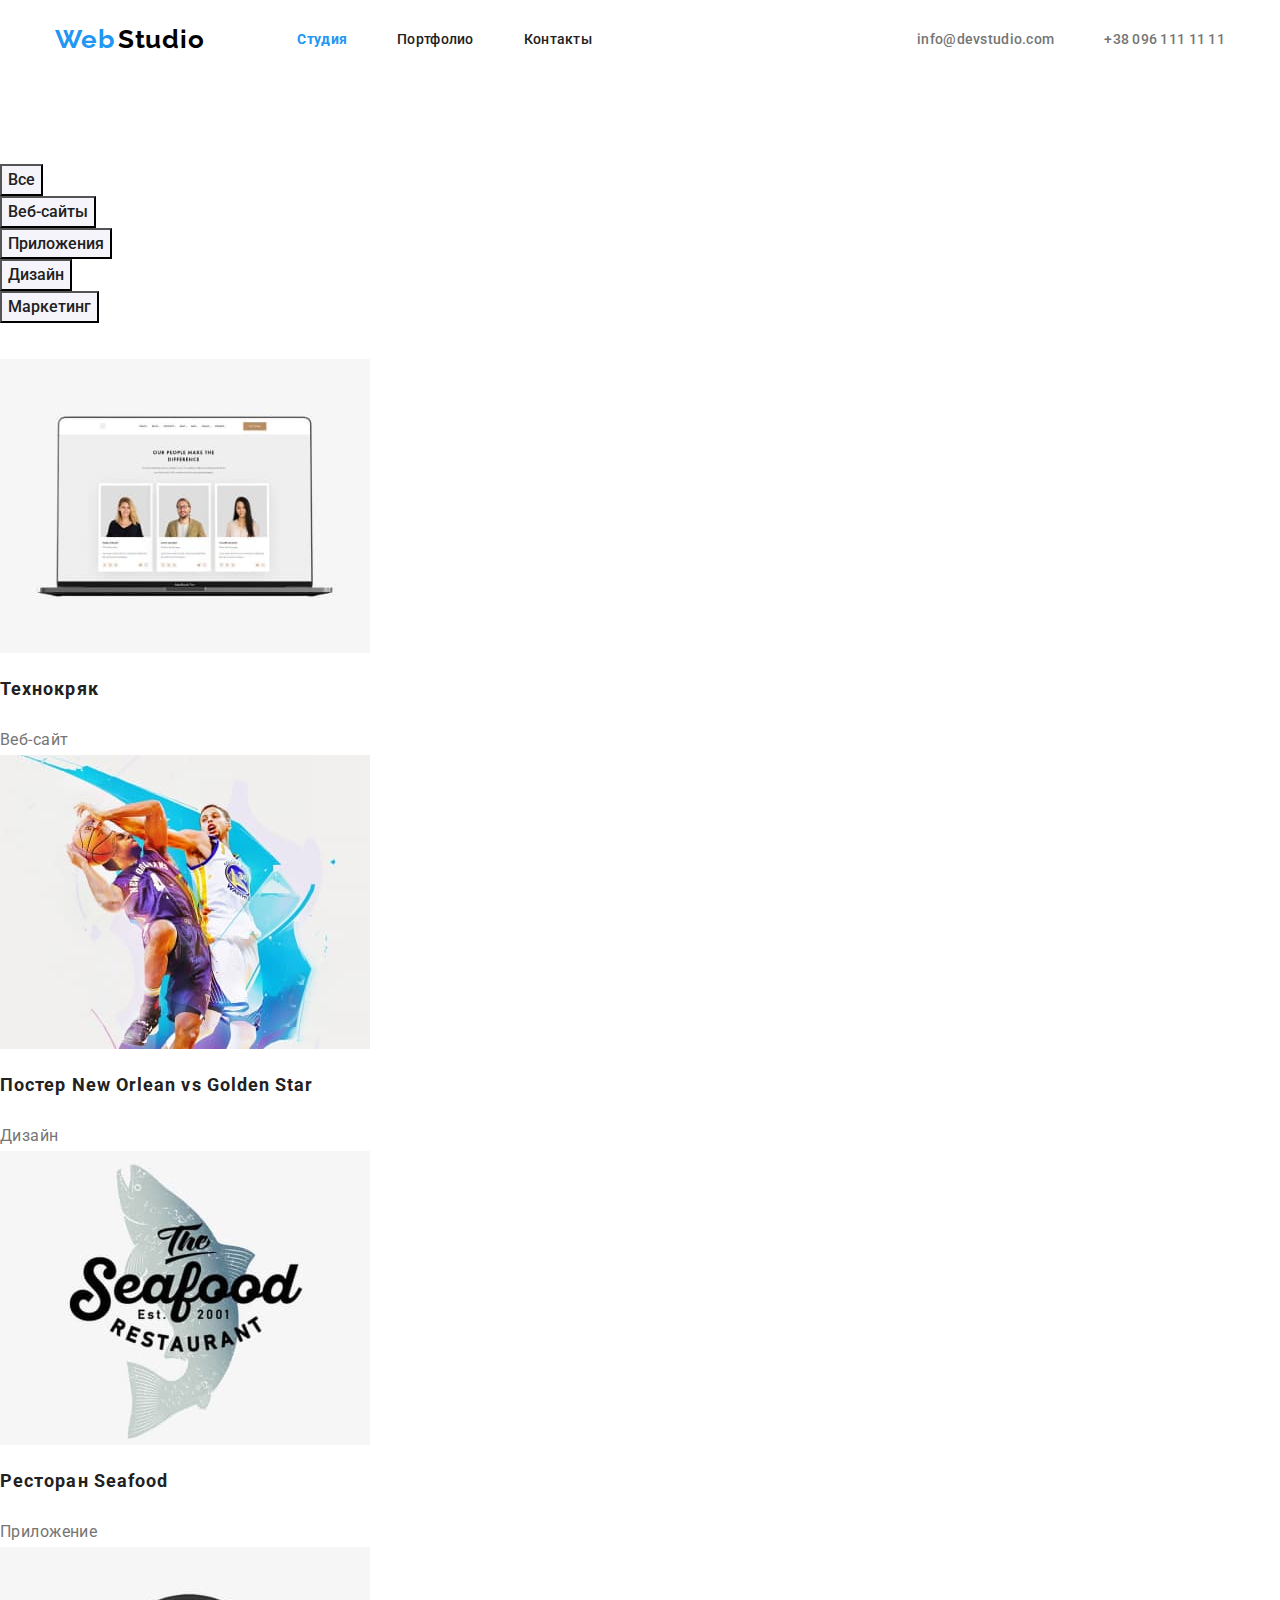
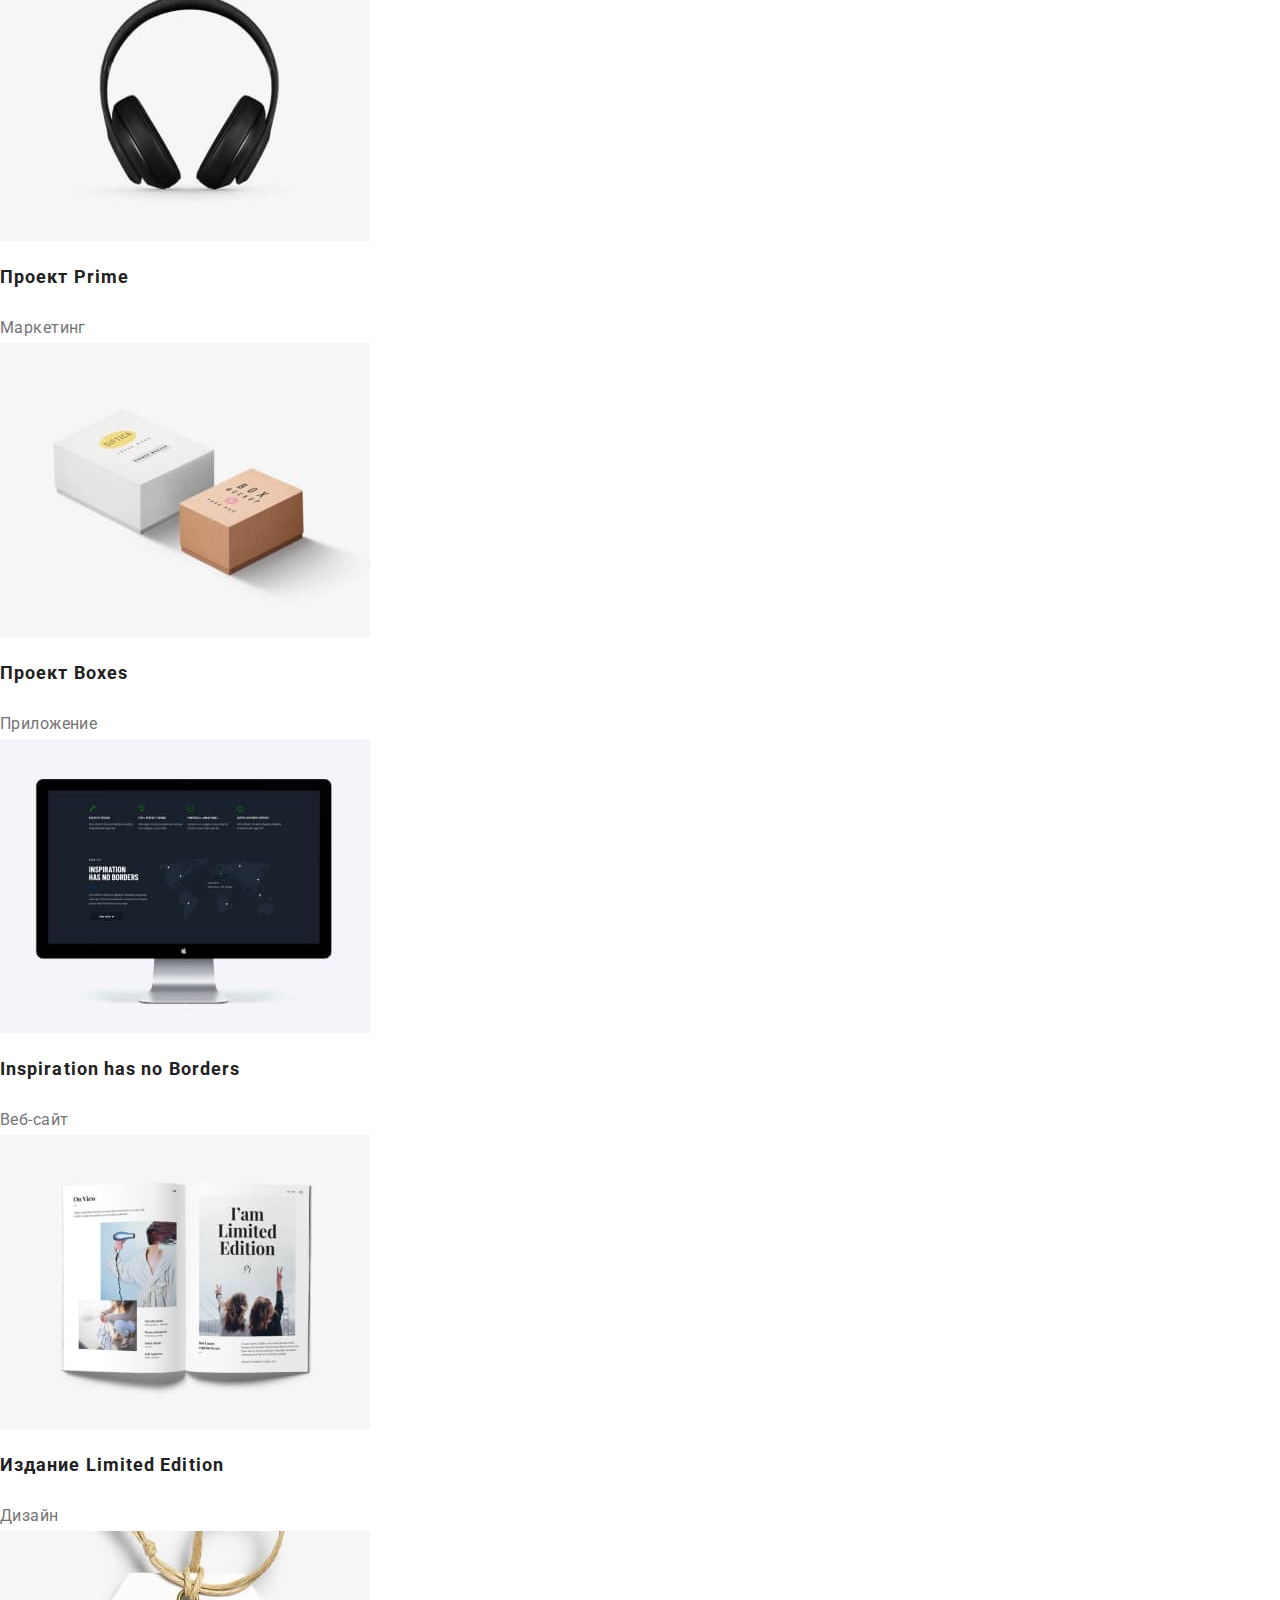
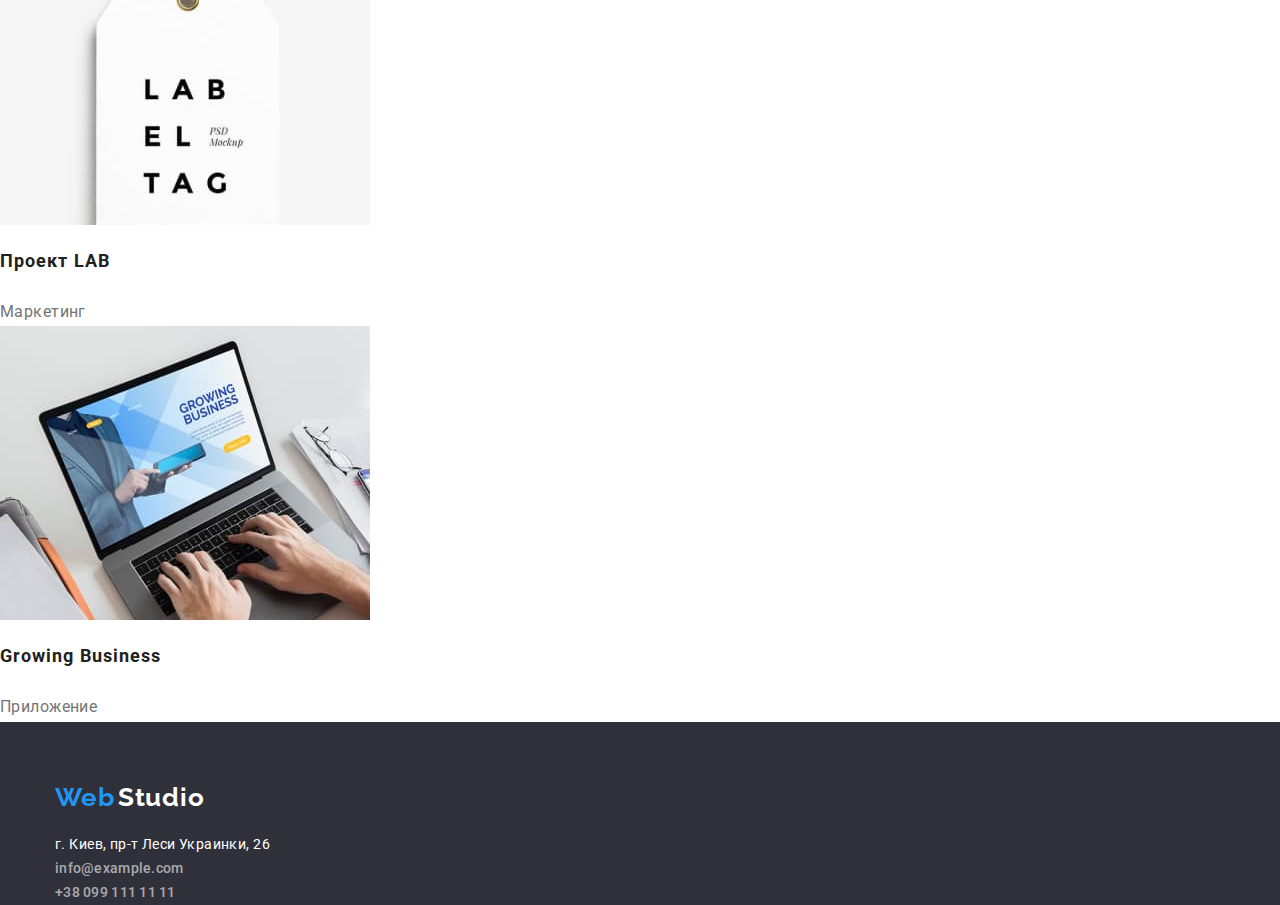
==== portfolio.html @ c63249e3 "deleted conteiners" ====
<!DOCTYPE html>
<html lang="en">
<head>
    <meta charset="UTF-8">
    <meta http-equiv="X-UA-Compatible" content="IE=edge">
    <meta name="viewport" content="width=device-width, initial-scale=1.0">
    <title>Portfolio</title>
    <link rel="preconnect" href="https://fonts.googleapis.com">
    <link rel="preconnect" href="https://fonts.gstatic.com" crossorigin>
    <link href="https://fonts.googleapis.com/css2?family=Raleway:wght@700&family=Roboto:wght@400;500;700;900&display=swap"
        rel="stylesheet">
    <link rel="stylesheet" href="https://cdnjs.cloudflare.com/ajax/libs/modern-normalize/1.1.0/modern-normalize.min.css">
    <link rel="stylesheet" href="./css/styles.css">
</head>
<body>
    <!-- Шапка сайта -->
    <header>
        <div class="conteiner header">
            <!-- Навигация -->
            <nav class="nav">
                <a class="logo" href="index.html">
                    <span class="logo-first">Web</span>
                    <span class="logo-second">Studio</span>
                </a>
                <ul class="nav-list">
                    <li class="item"><a href="index.html" class="nav-link active-page">Студия</a></li>
                    <li class="item"><a href="portfolio.html" class="nav-link ">Портфолио</a></li>
                    <li class="item"><a href="#" class="nav-link">Контакты</a></li>
                </ul>
            </nav>
            <!-- Контакты -->
            <ul class="contacts-list">
                <li class="item"><a href="mailto:info@devstudio.com" class="contacts">info@devstudio.com</a></li>
                <li class="item"><a href="tel:+380961111111" class="contacts">+38 096 111 11 11</a></li>
            </ul>
        </div>
    </header>
    <main>
        <!-- Portfolio -->
        <h1 class="hidden">Portfolio</h1>
        <!-- Filters -->
        <div>
            <h2 class="hidden">Filters</h2>
            <ul class="filters">
                <li><button class="buttons" type="button">Все</button></li>
                <li><button class="buttons" type="button">Веб-сайты</button></li>
                <li><button class="buttons" type="button">Приложения</button></li>
                <li><button class="buttons" type="button">Дизайн</button></li>
                <li><button class="buttons" type="button">Маркетинг</button></li>
            </ul>
        </div>
        <!-- Примеры работ -->
        <div class="projects">
            <h2 class="hidden">Projects</h2>
            <ul>
                <li>
                    <a href="#">
                    <img src="./images/portfolio/project-1.jpg" alt="Проект 1" width="370">
                    <h3>Технокряк</h3>
                    <p>Веб-сайт</p>
                    </a>                    
                </li>
                <li>
                    <a href="#" class="link">
                    <img src="./images/portfolio/project-2.jpg" alt="Проект 2" width="370">
                    <h3>Постер New Orlean vs Golden Star</h3>
                    <p>Дизайн</p>
                    </a>
                </li>
                <li>
                    <a href="#" class="link">
                    <img src="./images/portfolio/project-3.jpg" alt="Проект 3" width="370">
                    <h3>Ресторан Seafood</h3>
                    <p>Приложение</p>
                    </a>
                </li>
                <li>
                    <a href="#" class="link">
                    <img src="./images/portfolio/project-4.jpg" alt="Проект 4" width="370">
                    <h3>Проект Prime</h3>
                    <p>Маркетинг</p>
                    </a>
                </li>
                <li>
                    <a href="#" class="link">
                    <img src="./images/portfolio/project-5.jpg" alt="Проект 5" width="370">
                    <h3>Проект Boxes</h3>
                    <p>Приложение</p>
                    </a>
                </li>
                <li>
                    <a href="#" class="link">
                    <img src="./images/portfolio/project-6.jpg" alt="Проект 6" width="370">
                    <h3>Inspiration has no Borders</h3>
                    <p>Веб-сайт</p>
                    </a>
                </li>
                <li>
                    <a href="#" class="link">
                    <img src="./images/portfolio/project-7.jpg" alt="Проект 7" width="370">
                    <h3>Издание Limited Edition</h3>
                    <p>Дизайн</p>
                    </a>
                </li>
                <li>
                    <a href="#" class="link">
                    <img src="./images/portfolio/project-8.jpg" alt="Проект 8" width="370">
                    <h3>Проект LAB</h3>
                    <p>Маркетинг</p>
                    </a>
                </li>
                <li>
                    <a href="#" class="link">
                    <img src="./images/portfolio/project-9.jpg" alt="Проект 9" width="370">
                    <h3>Growing Business</h3>
                    <p>Приложение</p>
                    </a>
                </li>
            </ul>
        </div>
    </main>
    <!-- Footer -->
    <footer class="footer">
        <div class="conteiner">
            <a class="logo-footer" href="index.html">
                <span class="logo-first">Web</span>
                <span class="logo-second">Studio</span>
            </a>
            <address>
                <ul>
                    <li><a class="address" href="https://goo.gl/maps/gMFZXmqn6xjPHVWj6">г. Киев, пр-т Леси Украинки, 26</a>
                    </li>
                    <li><a class="contacts" href="mailto:nfo@example.com">info@example.com</a> </li>
                    <li><a class="contacts" href="tel:+380991111111">+38 099 111 11 11</a></li>
                </ul>
            </address>
        </div>
    </footer>
</body>
</html>
---- css/styles.css ----
:root {
  --main-color: #212121;
  --background: #ffffff;
  --secondary-text: #757575;
  --color-active: #2196f3;
  --color-logo: #000000;
  --bacground-button: #f5f4fa;
  --background-footer: #2f303a;
  --footer-contacts: rgba(255, 255, 255, 0.6);
}

body {
  font-family: "Roboto", "Verdana", "Tahoma", sans-serif;
  font-size: 14px;
  font-style: normal;
  font-weight: 400;
  line-height: 1.71;
  letter-spacing: 0.03em;
  color: var(--main-color);
  background-color: var(--background);
}

h1,
h2,
h4,
h5,
h6,
p {
  margin: 0;
}

img {
  display: block;
  max-width: 100%;
  height: auto;
}

li,
ul,
ol,
a {
  list-style: none;
  padding: 0;
  margin: 0;
}

/* ======= Portfolio ========= */
.projects h3 {
  font-weight: bold;
  font-size: 18px;
  line-height: 2;
  letter-spacing: 0.06em;
}

.projects p {
  font-size: 16px;
  line-height: 1.87;
  color: var(--secondary-text);
}

a {
  text-decoration: none;
  color: inherit;
}

.hidden {
  visibility: hidden;
}

/* ============ Header flex styles ============ */
.conteiner {
  width: 1200px;
  padding-right: 15px;
  padding-left: 15px;
  margin: 0 auto;
}

.header,
.nav-list,
.contacts-list,
.nav {
  display: flex;
  align-items: center;
}

/* .logo {
  margin-left: 15px;
} */

ul.contacts-list {
  padding: 0;
  /* margin-right: 15px; */
  margin-left: auto;
}

.nav-list > .item:not(:last-child) {
  margin-right: 50px;
}

.nav-link {
  display: block;
  padding-top: 32px;
  padding-bottom: 32px;
}

.contacts-list .item + .item {
  margin-left: 50px;
}

.nav-list {
  margin-left: 93px;
}

/* ==========  flex styles ==============  */
/* ======= about ========== */

.about {
  display: flex;
  margin-top: 94px;
  margin-bottom: 94px;
}

.about .item + .item {
  margin-left: 30px;
}

/* ========== what-we-do ========= */

.what-we-do .title {
  margin-bottom: 50px;
}

.what-we-do-list {
  display: flex;
  margin-bottom: 94px;
}

.what-we-do-list .item + .item {
  margin-left: 30px;
}

/* ========= team =========== */

.team .title {
  padding-bottom: 41px;
  padding-top: 103px;
}

.team-list {
  display: flex;
  padding-bottom: 94px;
}

.team-list .item + .item {
  margin-left: 30px;
}

.team-list .item h3 {
  margin-top: 30px;
  margin-bottom: 10px;
}

.team-list .item {
  margin-bottom: 30px;
}
.team {
  background-color: var(--bacground-button);
}

/* ============== Footer ============= */

/* ========= logo ========================== */
.logo-first {
  color: var(--color-active);
}

.logo-second {
  color: var(--color-logo);
}

.logo-first,
.logo-second {
  font-family: "Raleway", "Tahoma", sans-serif;
  font-style: normal;
  font-weight: bold;
  font-size: 26px;
  line-height: 1.19;
  letter-spacing: 0.03em;
}

/* ======== Navigation ========================== */
.nav-link,
.contacts {
  color: var(--main-color);
  font-weight: 500;
  line-height: 1.14;
  letter-spacing: 0.02em;
}

a.active-page {
  color: var(--color-active);
  font-weight: bold;
}

.nav-link:hover,
.nav-link:focus,
.contacts:hover,
.contacts:focus {
  color: var(--color-active);
}

.contacts {
  color: var(--secondary-text);
}

/* ======= Footer =============================== */
.footer {
  background-color: var(--background-footer);
}

.footer .logo-first {
  color: var(--color-active);
  display: inline-block;
  margin-top: 60px;
  margin-bottom: 20px;
}

.footer .logo-second,
.address {
  color: var(--background);
}

.footer .contacts,
.footer .address {
  font-style: normal;
  color: var(--footer-contacts);
}

.footer .contacts:hover,
.footer .contacts:focus {
  color: var(--background);
}

.footer .address {
  color: var(--background);
}

/* ========== Filters ======================= */
.filters {
  background-color: var(--background);
}

.buttons {
  background-color: var(--bacground-button);
  color: var(--main-color);
  cursor: pointer;
  font-family: "Roboto", "Verdana", "Tahoma", sans-serif;
  font-weight: 500;
  font-size: 16px;
  line-height: 1.62;
  text-align: center;
}

.hero > .buttons {
  display: inline-block;
  background-color: var(--background);
  font-weight: bold;
  line-height: 1.87;
  align-items: center;
  text-align: center;
  letter-spacing: 0.06em;
  min-width: 200px;
}

.buttons:hover,
.buttons:focus {
  background-color: var(--color-active);
  color: var(--background);
}

/* ======== Studio ================== */

.about p,
.team p {
  color: var(--secondary-text);
}

.about h3 {
  font-weight: bold;
  line-height: 1.14;
  text-transform: uppercase;
}

.hero {
  background-color: var(--background-footer);
  text-align: center;
}

.hero h1 {
  font-weight: 900;
  font-size: 44px;
  line-height: 1.36;
  text-align: center;
  letter-spacing: 0.06em;
  text-transform: uppercase;
  color: var(--background);
  margin-bottom: 30px;
}

.what-we-do .title,
.team .title {
  font-weight: bold;
  font-size: 36px;
  line-height: 1.16;
  text-align: center;
}

.team h3,
.team p {
  font-size: 16px;
  line-height: 1.18;
  text-align: center;
}

.team h3 {
  font-weight: 500;
}
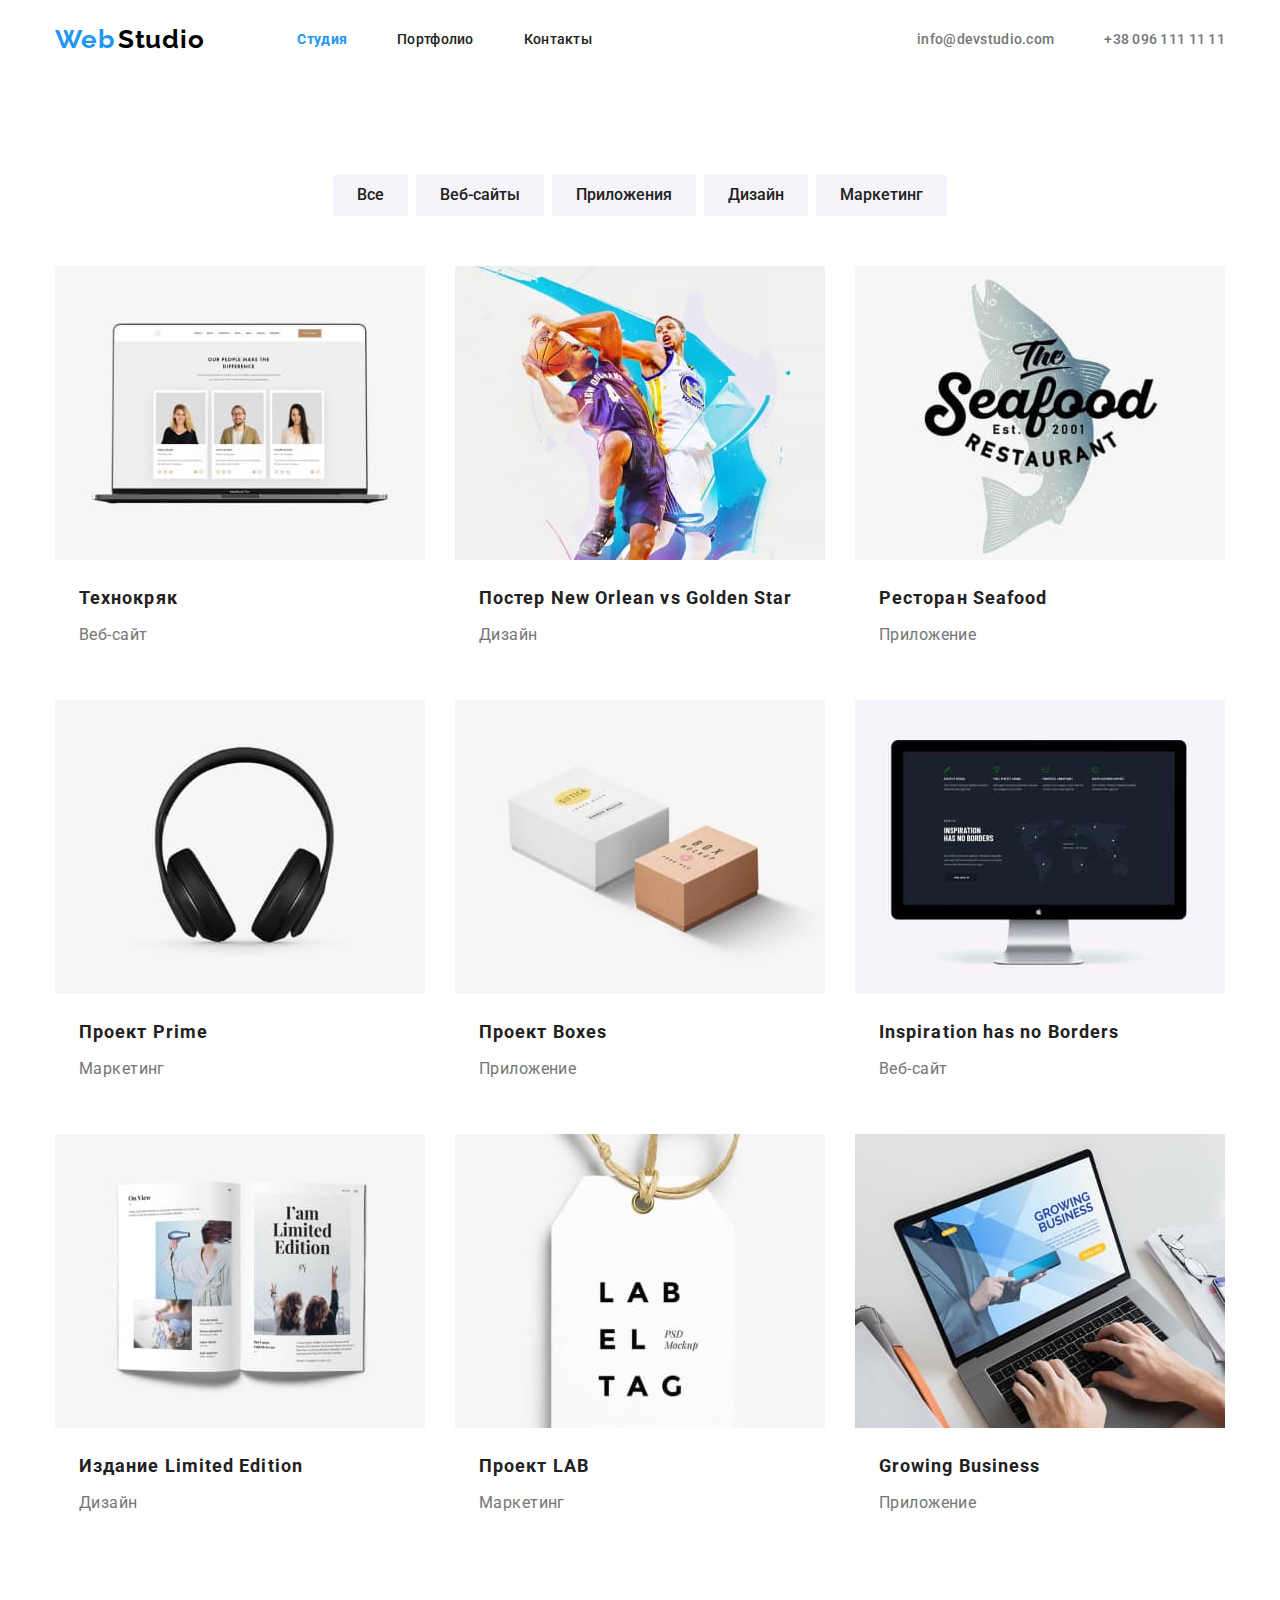
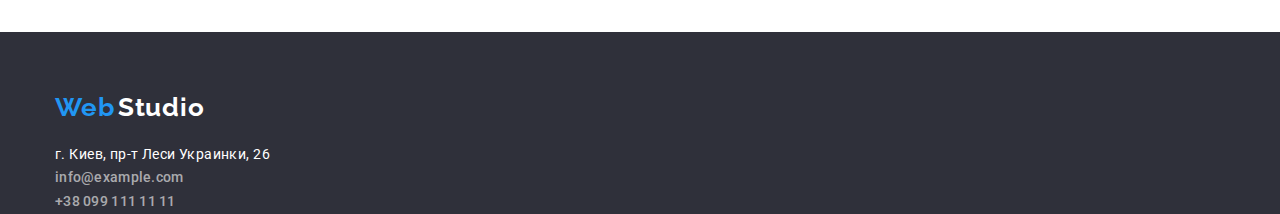
==== commit 02aaf4fd: "add flex to portfolio" ====
--- a/portfolio.html
+++ b/portfolio.html
@@ -36,87 +36,89 @@
         </div>
     </header>
     <main>
-        <!-- Portfolio -->
-        <h1 class="hidden">Portfolio</h1>
-        <!-- Filters -->
-        <div>
-            <h2 class="hidden">Filters</h2>
-            <ul class="filters">
-                <li><button class="buttons" type="button">Все</button></li>
-                <li><button class="buttons" type="button">Веб-сайты</button></li>
-                <li><button class="buttons" type="button">Приложения</button></li>
-                <li><button class="buttons" type="button">Дизайн</button></li>
-                <li><button class="buttons" type="button">Маркетинг</button></li>
-            </ul>
-        </div>
-        <!-- Примеры работ -->
-        <div class="projects">
-            <h2 class="hidden">Projects</h2>
-            <ul>
-                <li>
-                    <a href="#">
-                    <img src="./images/portfolio/project-1.jpg" alt="Проект 1" width="370">
-                    <h3>Технокряк</h3>
-                    <p>Веб-сайт</p>
-                    </a>                    
-                </li>
-                <li>
-                    <a href="#" class="link">
-                    <img src="./images/portfolio/project-2.jpg" alt="Проект 2" width="370">
-                    <h3>Постер New Orlean vs Golden Star</h3>
-                    <p>Дизайн</p>
-                    </a>
-                </li>
-                <li>
-                    <a href="#" class="link">
-                    <img src="./images/portfolio/project-3.jpg" alt="Проект 3" width="370">
-                    <h3>Ресторан Seafood</h3>
-                    <p>Приложение</p>
-                    </a>
-                </li>
-                <li>
-                    <a href="#" class="link">
-                    <img src="./images/portfolio/project-4.jpg" alt="Проект 4" width="370">
-                    <h3>Проект Prime</h3>
-                    <p>Маркетинг</p>
-                    </a>
-                </li>
-                <li>
-                    <a href="#" class="link">
-                    <img src="./images/portfolio/project-5.jpg" alt="Проект 5" width="370">
-                    <h3>Проект Boxes</h3>
-                    <p>Приложение</p>
-                    </a>
-                </li>
-                <li>
-                    <a href="#" class="link">
-                    <img src="./images/portfolio/project-6.jpg" alt="Проект 6" width="370">
-                    <h3>Inspiration has no Borders</h3>
-                    <p>Веб-сайт</p>
-                    </a>
-                </li>
-                <li>
-                    <a href="#" class="link">
-                    <img src="./images/portfolio/project-7.jpg" alt="Проект 7" width="370">
-                    <h3>Издание Limited Edition</h3>
-                    <p>Дизайн</p>
-                    </a>
-                </li>
-                <li>
-                    <a href="#" class="link">
-                    <img src="./images/portfolio/project-8.jpg" alt="Проект 8" width="370">
-                    <h3>Проект LAB</h3>
-                    <p>Маркетинг</p>
-                    </a>
-                </li>
-                <li>
-                    <a href="#" class="link">
-                    <img src="./images/portfolio/project-9.jpg" alt="Проект 9" width="370">
-                    <h3>Growing Business</h3>
-                    <p>Приложение</p>
-                    </a>
-                </li>
-            </ul>
+        <div class="conteiner">
+            <!-- Portfolio -->
+            <h1 class="hidden">Portfolio</h1>
+            <!-- Filters -->
+            <div>
+                <h2 class="hidden">Filters</h2>
+                <ul class="filters">
+                    <li class="item"><button class="buttons" type="button">Все</button></li>
+                    <li class="item"><button class="buttons" type="button">Веб-сайты</button></li>
+                    <li class="item"><button class="buttons" type="button">Приложения</button></li>
+                    <li class="item"><button class="buttons" type="button">Дизайн</button></li>
+                    <li class="item"><button class="buttons" type="button">Маркетинг</button></li>
+                </ul>
+            </div>
+            <!-- Примеры работ -->
+            <div class="projects">
+                <h2 class="hidden">Projects</h2>
+                <ul class="projects-list">
+                    <li class="item">
+                        <a href="#">
+                            <img src="./images/portfolio/project-1.jpg" alt="Проект 1" width="370">
+                            <h3>Технокряк</h3>
+                            <p>Веб-сайт</p>
+                        </a>
+                    </li>
+                    <li class="item">
+                        <a href="#" class="link">
+                            <img src="./images/portfolio/project-2.jpg" alt="Проект 2" width="370">
+                            <h3>Постер New Orlean vs Golden Star</h3>
+                            <p>Дизайн</p>
+                        </a>
+                    </li>
+                    <li class="item">
+                        <a href="#" class="link">
+                            <img src="./images/portfolio/project-3.jpg" alt="Проект 3" width="370">
+                            <h3>Ресторан Seafood</h3>
+                            <p>Приложение</p>
+                        </a>
+                    </li>
+                    <li class="item">
+                        <a href="#" class="link">
+                            <img src="./images/portfolio/project-4.jpg" alt="Проект 4" width="370">
+                            <h3>Проект Prime</h3>
+                            <p>Маркетинг</p>
+                        </a>
+                    </li>
+                    <li class="item">
+                        <a href="#" class="link">
+                            <img src="./images/portfolio/project-5.jpg" alt="Проект 5" width="370">
+                            <h3>Проект Boxes</h3>
+                            <p>Приложение</p>
+                        </a>
+                    </li>
+                    <li class="item">
+                        <a href="#" class="link">
+                            <img src="./images/portfolio/project-6.jpg" alt="Проект 6" width="370">
+                            <h3>Inspiration has no Borders</h3>
+                            <p>Веб-сайт</p>
+                        </a>
+                    </li>
+                    <li class="item">
+                        <a href="#" class="link">
+                            <img src="./images/portfolio/project-7.jpg" alt="Проект 7" width="370">
+                            <h3>Издание Limited Edition</h3>
+                            <p>Дизайн</p>
+                        </a>
+                    </li>
+                    <li class="item">
+                        <a href="#" class="link">
+                            <img src="./images/portfolio/project-8.jpg" alt="Проект 8" width="370">
+                            <h3>Проект LAB</h3>
+                            <p>Маркетинг</p>
+                        </a>
+                    </li>
+                    <li class="item">
+                        <a href="#" class="link">
+                            <img src="./images/portfolio/project-9.jpg" alt="Проект 9" width="370">
+                            <h3>Growing Business</h3>
+                            <p>Приложение</p>
+                        </a>
+                    </li>
+                </ul>
+            </div>
         </div>
     </main>
     <!-- Footer -->
--- a/css/styles.css
+++ b/css/styles.css
@@ -45,7 +45,28 @@
 }
 
 /* ======= Portfolio ========= */
+.projects-list {
+  display: flex;
+  flex-wrap: wrap;
+}
+
+.projects-list .item:not(:nth-child(3n)) {
+  margin-right: 30px;
+}
+
+.projects-list .item:nth-child(-n + 6) {
+  margin-bottom: 30px;
+}
+
+.projects-list .item:nth-child(n + 7) {
+  margin-bottom: 94px;
+}
+
 .projects h3 {
+  margin-right: 24px;
+  margin-left: 24px;
+  margin-top: 20px;
+  margin-bottom: 4px;
   font-weight: bold;
   font-size: 18px;
   line-height: 2;
@@ -53,6 +74,9 @@
 }
 
 .projects p {
+  margin-left: 24px;
+  margin-right: 24px;
+  margin-bottom: 20px;
   font-size: 16px;
   line-height: 1.87;
   color: var(--secondary-text);
@@ -64,7 +88,9 @@
 }
 
 .hidden {
-  visibility: hidden;
+  display: none;
+  margin: 0;
+  padding: 0;
 }
 
 /* ============ Header flex styles ============ */
@@ -112,7 +138,7 @@
 }
 
 /* ==========  flex styles ==============  */
-/* ======= about ========== */
+/* ============== about ========== */
 
 .about {
   display: flex;
@@ -167,7 +193,7 @@
   background-color: var(--bacground-button);
 }
 
-/* ============== Footer ============= */
+/* ============== filters ============= */
 
 /* ========= logo ========================== */
 .logo-first {
@@ -246,11 +272,21 @@
 }
 
 /* ========== Filters ======================= */
+
 .filters {
+  display: flex;
   background-color: var(--background);
+  justify-content: center;
+  margin-bottom: 50px;
+  margin-top: 94px;
+}
+
+.filters .item + .item {
+  margin-left: 8px;
 }
 
 .buttons {
+  display: inline-block;
   background-color: var(--bacground-button);
   color: var(--main-color);
   cursor: pointer;
@@ -259,6 +295,12 @@
   font-size: 16px;
   line-height: 1.62;
   text-align: center;
+  border-radius: 4px;
+  padding-top: 6px;
+  padding-bottom: 6px;
+  padding-right: 22px;
+  padding-left: 22px;
+  border-color: transparent;
 }
 
 .hero > .buttons {
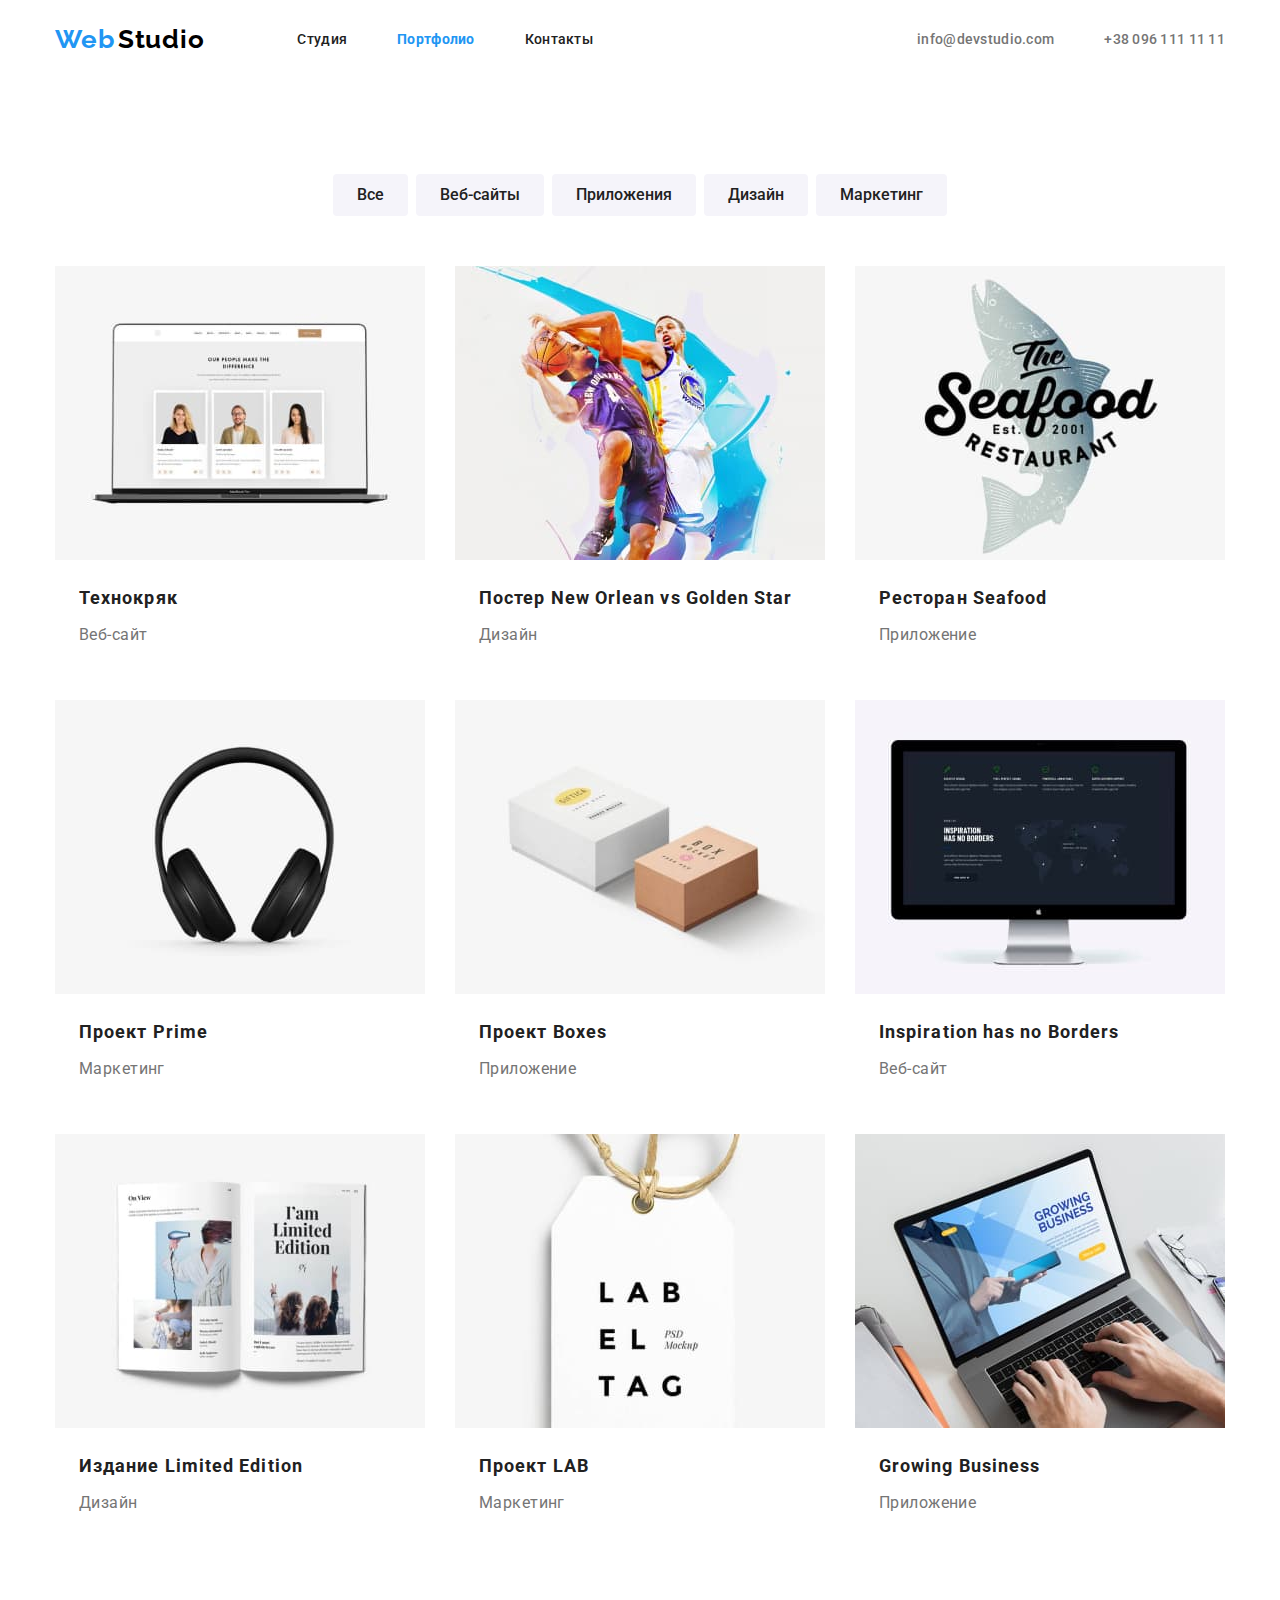
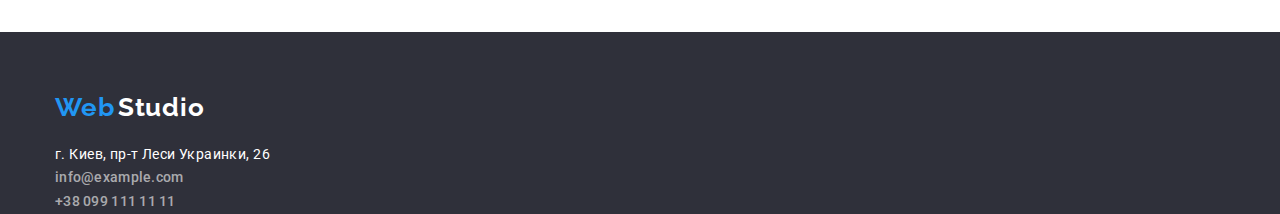
==== commit 096b4512: "add fix to h3 + action page" ====
--- a/portfolio.html
+++ b/portfolio.html
@@ -23,8 +23,8 @@
                     <span class="logo-second">Studio</span>
                 </a>
                 <ul class="nav-list">
-                    <li class="item"><a href="index.html" class="nav-link active-page">Студия</a></li>
-                    <li class="item"><a href="portfolio.html" class="nav-link ">Портфолио</a></li>
+                    <li class="item"><a href="index.html" class="nav-link">Студия</a></li>
+                    <li class="item"><a href="portfolio.html" class="nav-link active-page">Портфолио</a></li>
                     <li class="item"><a href="#" class="nav-link">Контакты</a></li>
                 </ul>
             </nav>
--- a/css/styles.css
+++ b/css/styles.css
@@ -8,7 +8,7 @@
   --background-footer: #2f303a;
   --footer-contacts: rgba(255, 255, 255, 0.6);
 }
-
+/* ======= main styles ======== */
 body {
   font-family: "Roboto", "Verdana", "Tahoma", sans-serif;
   font-size: 14px;
@@ -44,7 +44,7 @@
   margin: 0;
 }
 
-/* ======= Portfolio ========= */
+/* ======= Portfolio projects-list ========= */
 .projects-list {
   display: flex;
   flex-wrap: wrap;
@@ -93,7 +93,7 @@
   padding: 0;
 }
 
-/* ============ Header flex styles ============ */
+/* ============ flex styles ============ */
 .conteiner {
   width: 1200px;
   padding-right: 15px;
@@ -137,8 +137,7 @@
   margin-left: 93px;
 }
 
-/* ==========  flex styles ==============  */
-/* ============== about ========== */
+/* ============== about Flex ========== */
 
 .about {
   display: flex;
@@ -150,7 +149,7 @@
   margin-left: 30px;
 }
 
-/* ========== what-we-do ========= */
+/* ========== what-we-do Flex========= */
 
 .what-we-do .title {
   margin-bottom: 50px;
@@ -165,7 +164,7 @@
   margin-left: 30px;
 }
 
-/* ========= team =========== */
+/* ========= team  Flex=========== */
 
 .team .title {
   padding-bottom: 41px;
@@ -192,8 +191,6 @@
 .team {
   background-color: var(--bacground-button);
 }
-
-/* ============== filters ============= */
 
 /* ========= logo ========================== */
 .logo-first {
@@ -331,6 +328,8 @@
   font-weight: bold;
   line-height: 1.14;
   text-transform: uppercase;
+  margin-bottom: 10px;
+  margin-top: 0;
 }
 
 .hero {
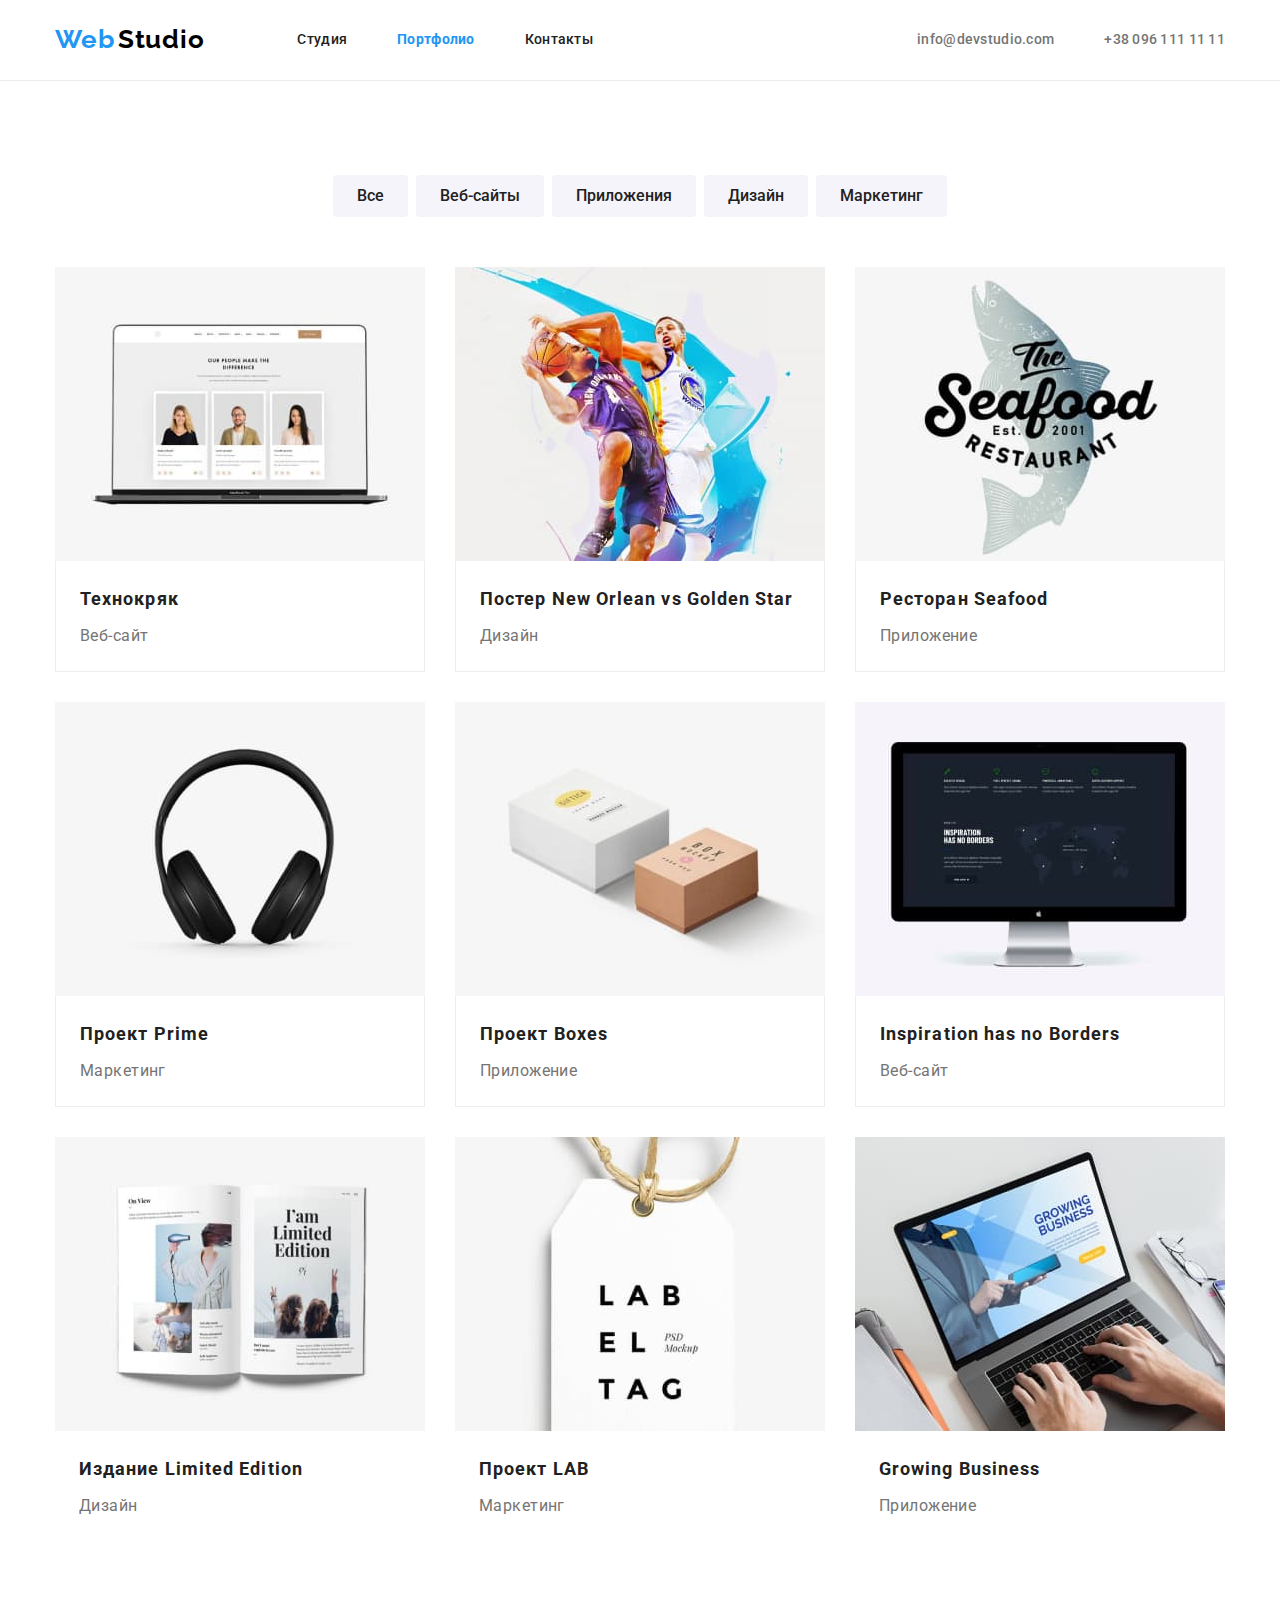
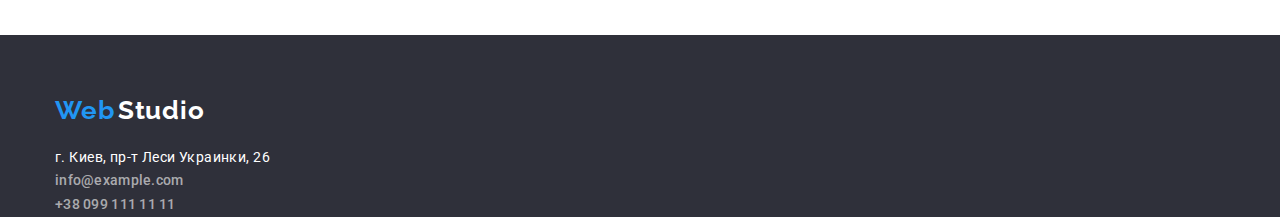
==== commit dc20b718: "add border to header& cards" ====
--- a/portfolio.html
+++ b/portfolio.html
@@ -57,64 +57,82 @@
                     <li class="item">
                         <a href="#">
                             <img src="./images/portfolio/project-1.jpg" alt="Проект 1" width="370">
-                            <h3>Технокряк</h3>
-                            <p>Веб-сайт</p>
+                            <div class="card">
+                                <h3>Технокряк</h3>
+                                <p>Веб-сайт</p>
+                            </div>
                         </a>
                     </li>
                     <li class="item">
                         <a href="#" class="link">
                             <img src="./images/portfolio/project-2.jpg" alt="Проект 2" width="370">
-                            <h3>Постер New Orlean vs Golden Star</h3>
-                            <p>Дизайн</p>
+                            <div class="card">
+                                <h3>Постер New Orlean vs Golden Star</h3>
+                                <p>Дизайн</p>
+                            </div>
                         </a>
                     </li>
                     <li class="item">
                         <a href="#" class="link">
                             <img src="./images/portfolio/project-3.jpg" alt="Проект 3" width="370">
-                            <h3>Ресторан Seafood</h3>
-                            <p>Приложение</p>
+                            <div class="card">
+                                <h3>Ресторан Seafood</h3>
+                                <p>Приложение</p>
+                            </div>
                         </a>
                     </li>
                     <li class="item">
                         <a href="#" class="link">
                             <img src="./images/portfolio/project-4.jpg" alt="Проект 4" width="370">
-                            <h3>Проект Prime</h3>
-                            <p>Маркетинг</p>
+                            <div class="card">
+                                <h3>Проект Prime</h3>
+                                <p>Маркетинг</p>
+                            </div>
                         </a>
                     </li>
                     <li class="item">
                         <a href="#" class="link">
                             <img src="./images/portfolio/project-5.jpg" alt="Проект 5" width="370">
-                            <h3>Проект Boxes</h3>
-                            <p>Приложение</p>
+                            <div class="card">
+                                <h3>Проект Boxes</h3>
+                                <p>Приложение</p>
+                            </div>
                         </a>
                     </li>
                     <li class="item">
                         <a href="#" class="link">
                             <img src="./images/portfolio/project-6.jpg" alt="Проект 6" width="370">
-                            <h3>Inspiration has no Borders</h3>
-                            <p>Веб-сайт</p>
+                            <div class="card">
+                                <h3>Inspiration has no Borders</h3>
+                                <p>Веб-сайт</p>
+                            </div>
                         </a>
                     </li>
                     <li class="item">
                         <a href="#" class="link">
                             <img src="./images/portfolio/project-7.jpg" alt="Проект 7" width="370">
-                            <h3>Издание Limited Edition</h3>
-                            <p>Дизайн</p>
+                            <div class="div">
+                                <h3>Издание Limited Edition</h3>
+                                <p>Дизайн</p>
+                            </div>
                         </a>
                     </li>
                     <li class="item">
                         <a href="#" class="link">
                             <img src="./images/portfolio/project-8.jpg" alt="Проект 8" width="370">
-                            <h3>Проект LAB</h3>
-                            <p>Маркетинг</p>
+                            <div class="div">
+                                <h3>Проект LAB</h3>
+                                <p>Маркетинг</p>
+                            </div>
                         </a>
                     </li>
                     <li class="item">
                         <a href="#" class="link">
                             <img src="./images/portfolio/project-9.jpg" alt="Проект 9" width="370">
-                            <h3>Growing Business</h3>
-                            <p>Приложение</p>
+                            <div class="div">
+                                <h3>Growing Business</h3>
+                                <p>Приложение</p>
+                            </div>
                         </a>
                     </li>
                 </ul>
--- a/css/styles.css
+++ b/css/styles.css
@@ -44,6 +44,10 @@
   margin: 0;
 }
 
+header {
+  border-bottom: 1px solid #ececec;
+}
+
 /* ======= Portfolio projects-list ========= */
 .projects-list {
   display: flex;
@@ -65,12 +69,13 @@
 .projects h3 {
   margin-right: 24px;
   margin-left: 24px;
-  margin-top: 20px;
+  margin-top: 0px;
   margin-bottom: 4px;
   font-weight: bold;
   font-size: 18px;
   line-height: 2;
   letter-spacing: 0.06em;
+  padding-top: 20px;
 }
 
 .projects p {
@@ -80,6 +85,12 @@
   font-size: 16px;
   line-height: 1.87;
   color: var(--secondary-text);
+}
+
+.card {
+  border-left: 1px solid #eeeeee;
+  border-right: 1px solid #eeeeee;
+  border-bottom: 1px solid #eeeeee;
 }
 
 a {
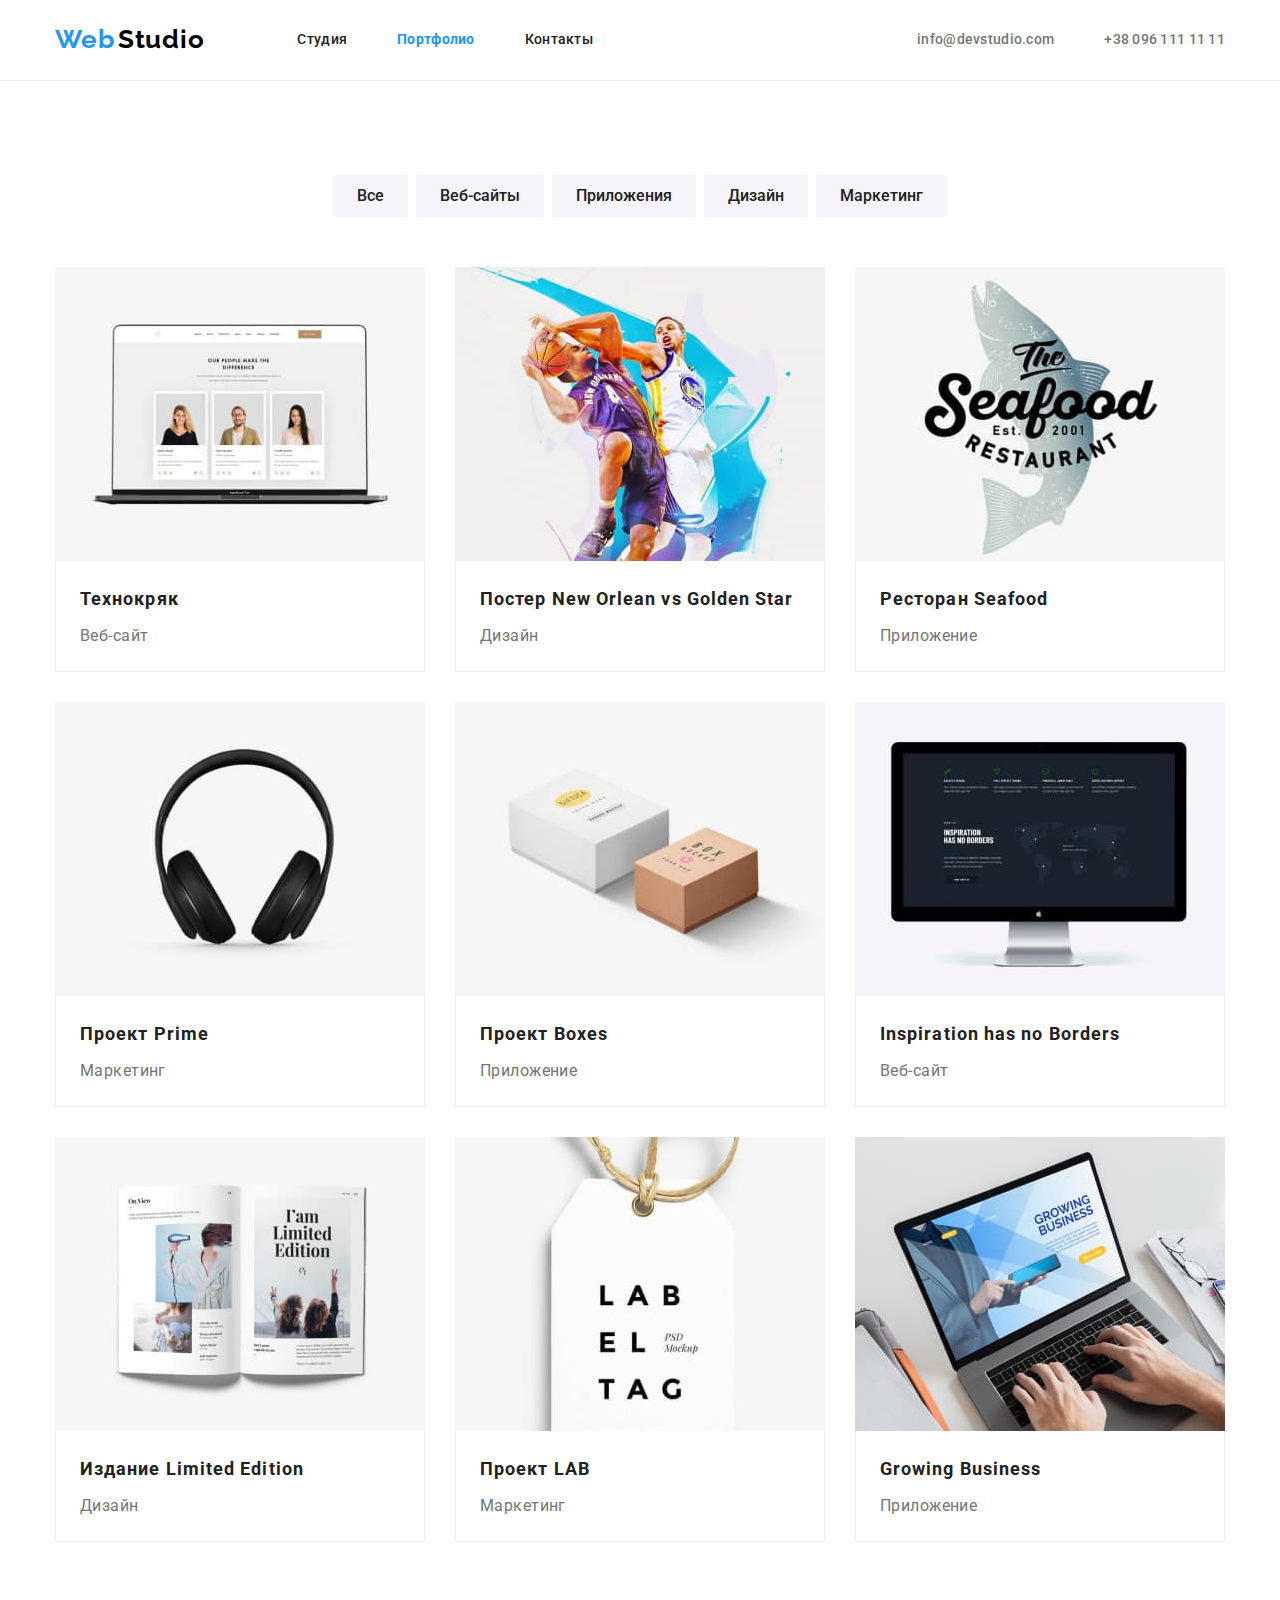
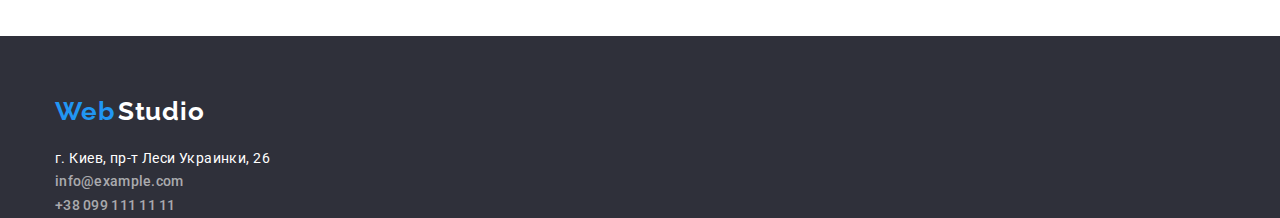
==== commit d85ccd8d: "div to card" ====
--- a/portfolio.html
+++ b/portfolio.html
@@ -111,7 +111,7 @@
                     <li class="item">
                         <a href="#" class="link">
                             <img src="./images/portfolio/project-7.jpg" alt="Проект 7" width="370">
-                            <div class="div">
+                            <div class="card">
                                 <h3>Издание Limited Edition</h3>
                                 <p>Дизайн</p>
                             </div>
@@ -120,7 +120,7 @@
                     <li class="item">
                         <a href="#" class="link">
                             <img src="./images/portfolio/project-8.jpg" alt="Проект 8" width="370">
-                            <div class="div">
+                            <div class="card">
                                 <h3>Проект LAB</h3>
                                 <p>Маркетинг</p>
                             </div>
@@ -129,7 +129,7 @@
                     <li class="item">
                         <a href="#" class="link">
                             <img src="./images/portfolio/project-9.jpg" alt="Проект 9" width="370">
-                            <div class="div">
+                            <div class="card">
                                 <h3>Growing Business</h3>
                                 <p>Приложение</p>
                             </div>
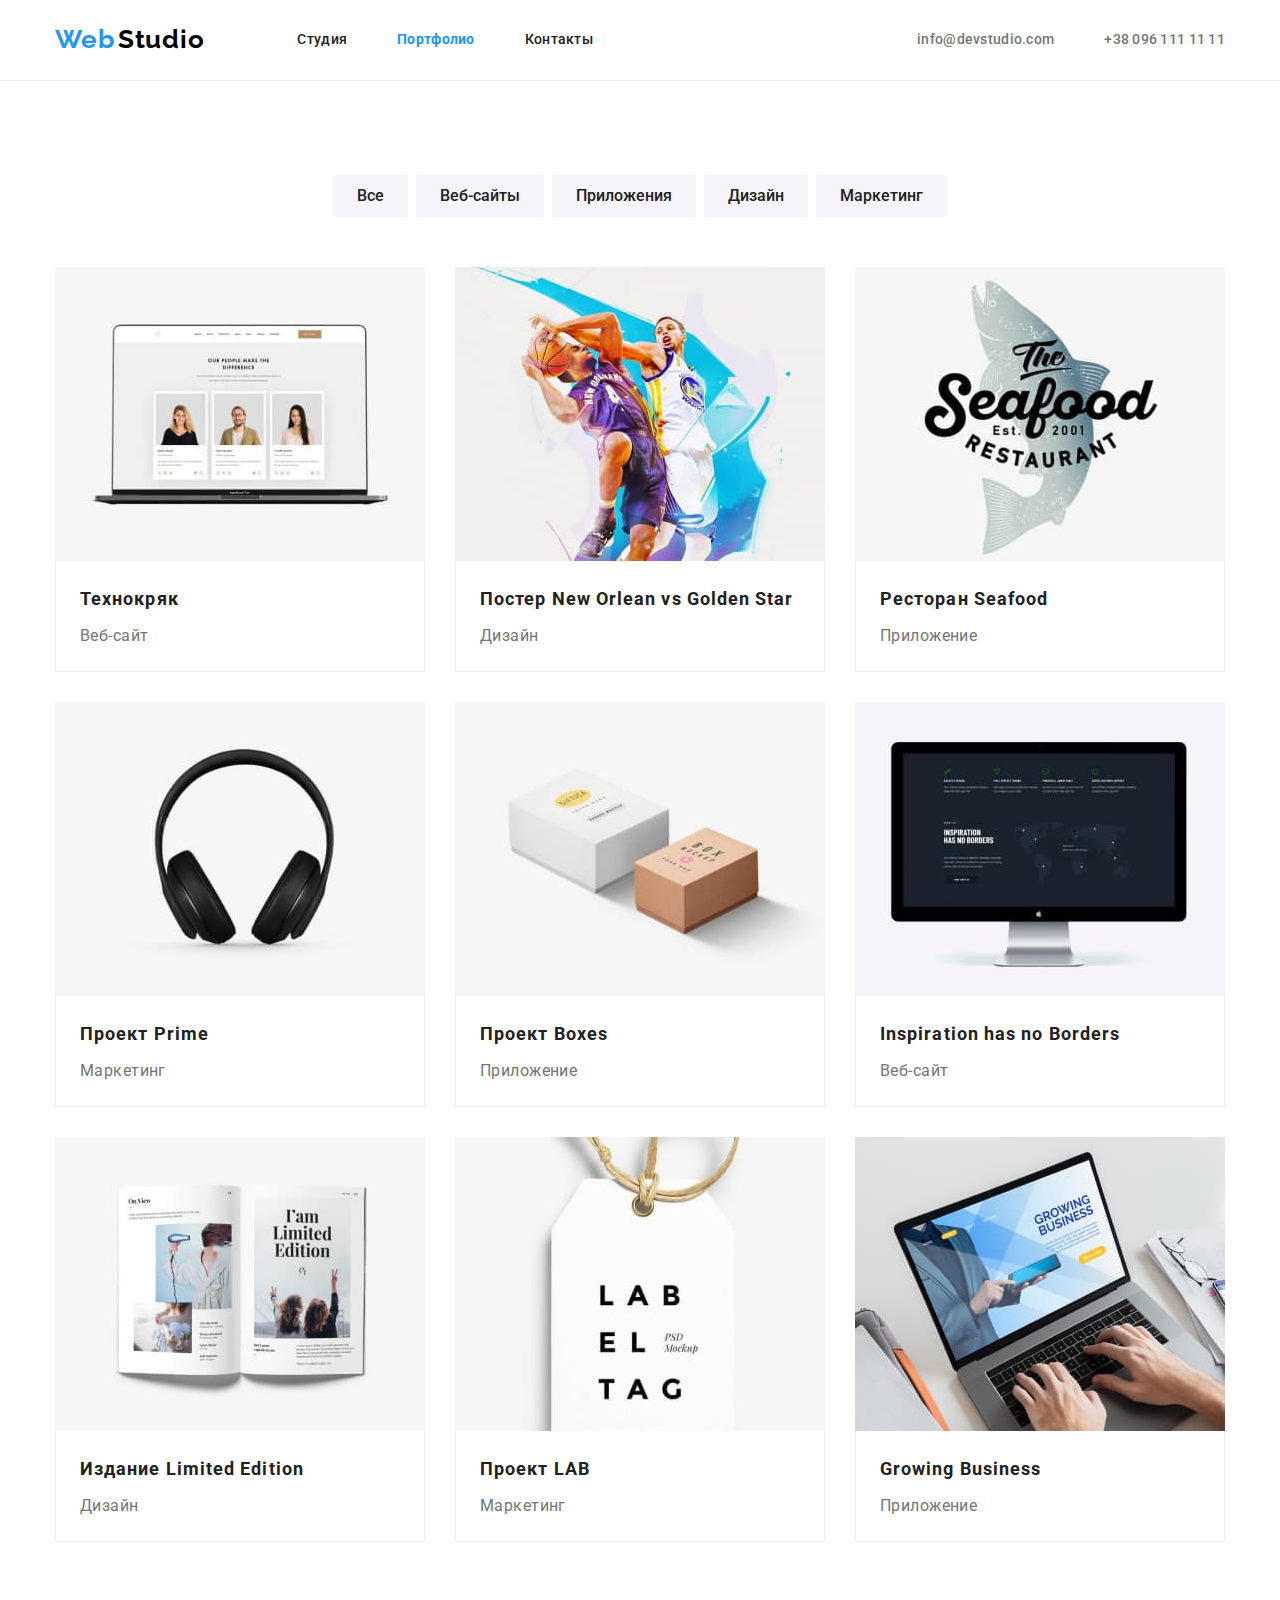
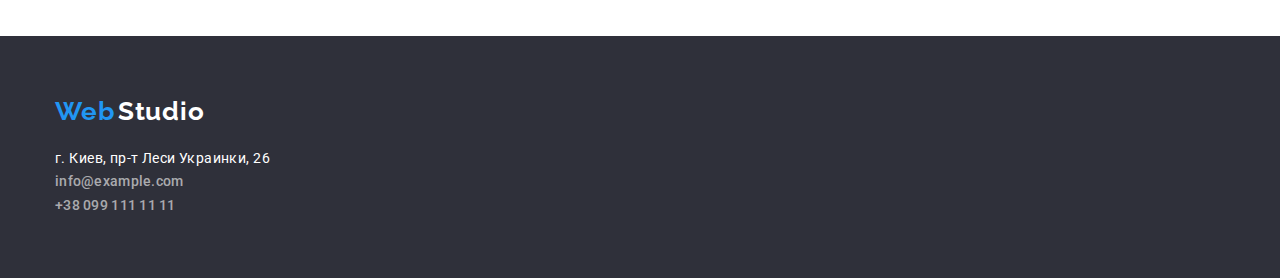
==== commit 7dd63162: "ad paddings to footer" ====
--- a/portfolio.html
+++ b/portfolio.html
@@ -146,10 +146,9 @@
                 <span class="logo-first">Web</span>
                 <span class="logo-second">Studio</span>
             </a>
-            <address>
+            <address class="address-list">
                 <ul>
-                    <li><a class="address" href="https://goo.gl/maps/gMFZXmqn6xjPHVWj6">г. Киев, пр-т Леси Украинки, 26</a>
-                    </li>
+                    <li><a class="address" href="https://goo.gl/maps/gMFZXmqn6xjPHVWj6">г. Киев, пр-т Леси Украинки, 26</a></li>
                     <li><a class="contacts" href="mailto:nfo@example.com">info@example.com</a> </li>
                     <li><a class="contacts" href="tel:+380991111111">+38 099 111 11 11</a></li>
                 </ul>
--- a/css/styles.css
+++ b/css/styles.css
@@ -255,8 +255,8 @@
 .footer .logo-first {
   color: var(--color-active);
   display: inline-block;
-  margin-top: 60px;
-  margin-bottom: 20px;
+  padding-top: 60px;
+  padding-bottom: 20px;
 }
 
 .footer .logo-second,
@@ -277,6 +277,10 @@
 
 .footer .address {
   color: var(--background);
+}
+
+.address-list {
+  padding-bottom: 60px;
 }
 
 /* ========== Filters ======================= */
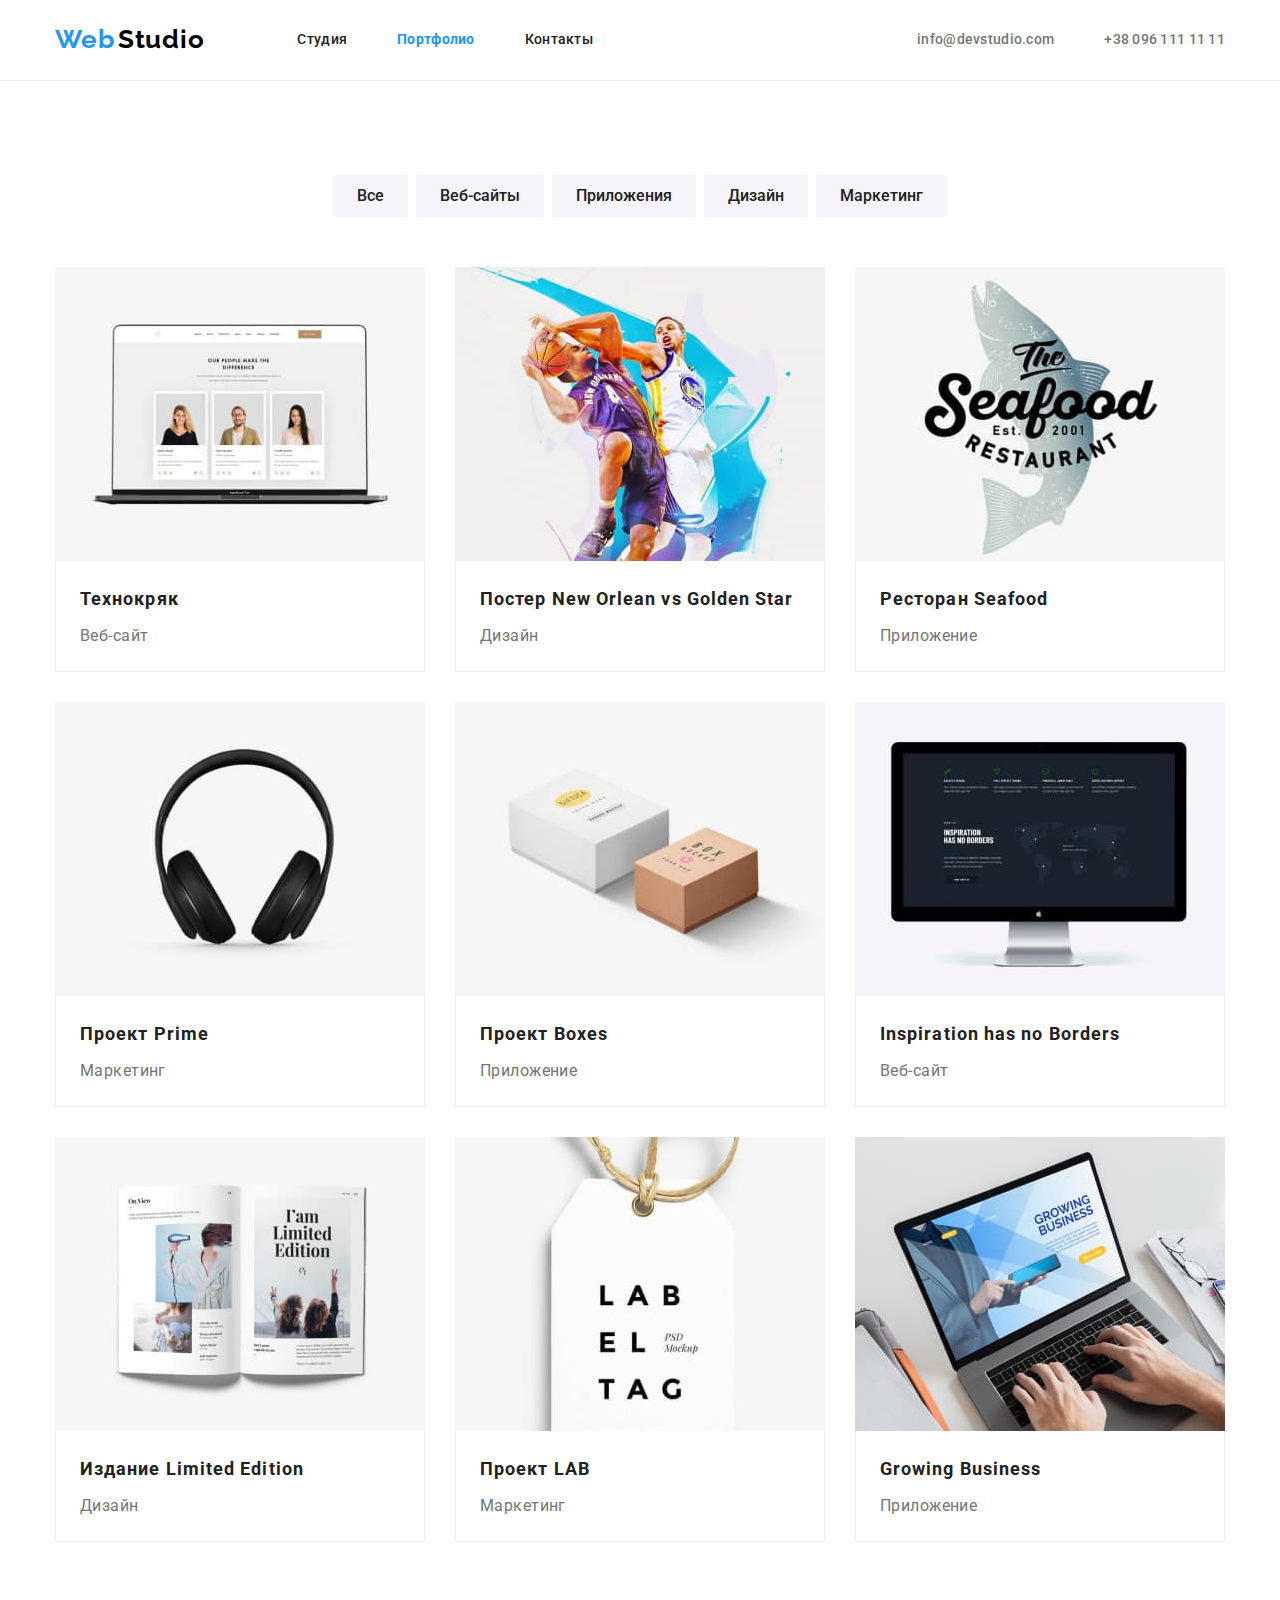
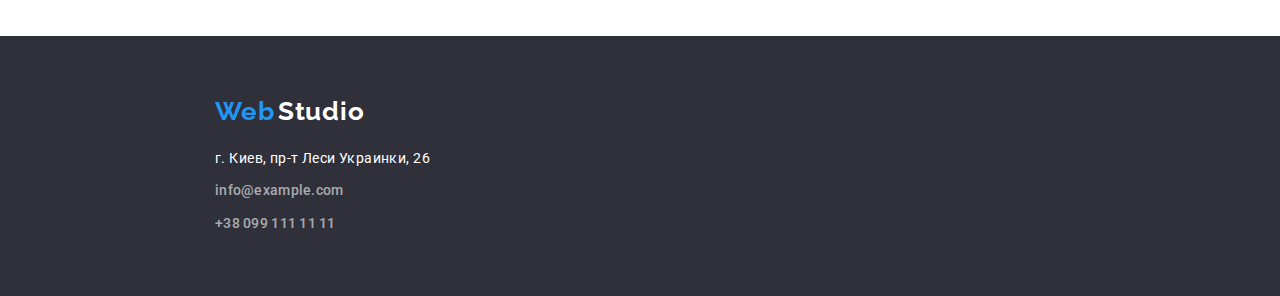
==== commit 3b117b6e: "add new styles for (hero+footer)" ====
--- a/portfolio.html
+++ b/portfolio.html
@@ -141,16 +141,22 @@
     </main>
     <!-- Footer -->
     <footer class="footer">
-        <div class="conteiner">
+        <div class="footer conteiner">
             <a class="logo-footer" href="index.html">
                 <span class="logo-first">Web</span>
                 <span class="logo-second">Studio</span>
             </a>
             <address class="address-list">
                 <ul>
-                    <li><a class="address" href="https://goo.gl/maps/gMFZXmqn6xjPHVWj6">г. Киев, пр-т Леси Украинки, 26</a></li>
-                    <li><a class="contacts" href="mailto:nfo@example.com">info@example.com</a> </li>
-                    <li><a class="contacts" href="tel:+380991111111">+38 099 111 11 11</a></li>
+                    <li class="item">
+                        <a class="address" href="https://goo.gl/maps/gMFZXmqn6xjPHVWj6">г. Киев, пр-т Леси Украинки, 26</a>
+                    </li>
+                    <li class="item">
+                        <a class="contacts" href="mailto:nfo@example.com">info@example.com</a> 
+                    </li>
+                    <li class="item">
+                        <a class="contacts" href="tel:+380991111111">+38 099 111 11 11</a>
+                    </li>
                 </ul>
             </address>
         </div>
--- a/css/styles.css
+++ b/css/styles.css
@@ -248,6 +248,14 @@
 }
 
 /* ======= Footer =============================== */
+.footer.conteiner,
+.hero .conteiner {
+  width: 1600px;
+  padding-left: 215px;
+  padding-right: 215px;
+  margin: 0 auto;
+}
+
 .footer {
   background-color: var(--background-footer);
 }
@@ -270,10 +278,10 @@
   color: var(--footer-contacts);
 }
 
-.footer .contacts:hover,
+/* .footer .contacts:hover,
 .footer .contacts:focus {
   color: var(--background);
-}
+} */
 
 .footer .address {
   color: var(--background);
@@ -281,6 +289,10 @@
 
 .address-list {
   padding-bottom: 60px;
+}
+
+.address-list .item + .item {
+  padding-top: 9px;
 }
 
 /* ========== Filters ======================= */
@@ -315,8 +327,10 @@
   border-color: transparent;
 }
 
-.hero > .buttons {
+.hero .buttons {
   display: inline-block;
+  margin-bottom: 200px;
+
   background-color: var(--background);
   font-weight: bold;
   line-height: 1.87;
@@ -347,12 +361,21 @@
   margin-top: 0;
 }
 
+/* ========== Hero ============ */
+
 .hero {
   background-color: var(--background-footer);
   text-align: center;
 }
 
 .hero h1 {
+  width: 696px;
+  display: block;
+  margin-bottom: 30px;
+  padding-top: 200px;
+  margin-left: auto;
+  margin-right: auto;
+
   font-weight: 900;
   font-size: 44px;
   line-height: 1.36;
@@ -360,7 +383,6 @@
   letter-spacing: 0.06em;
   text-transform: uppercase;
   color: var(--background);
-  margin-bottom: 30px;
 }
 
 .what-we-do .title,
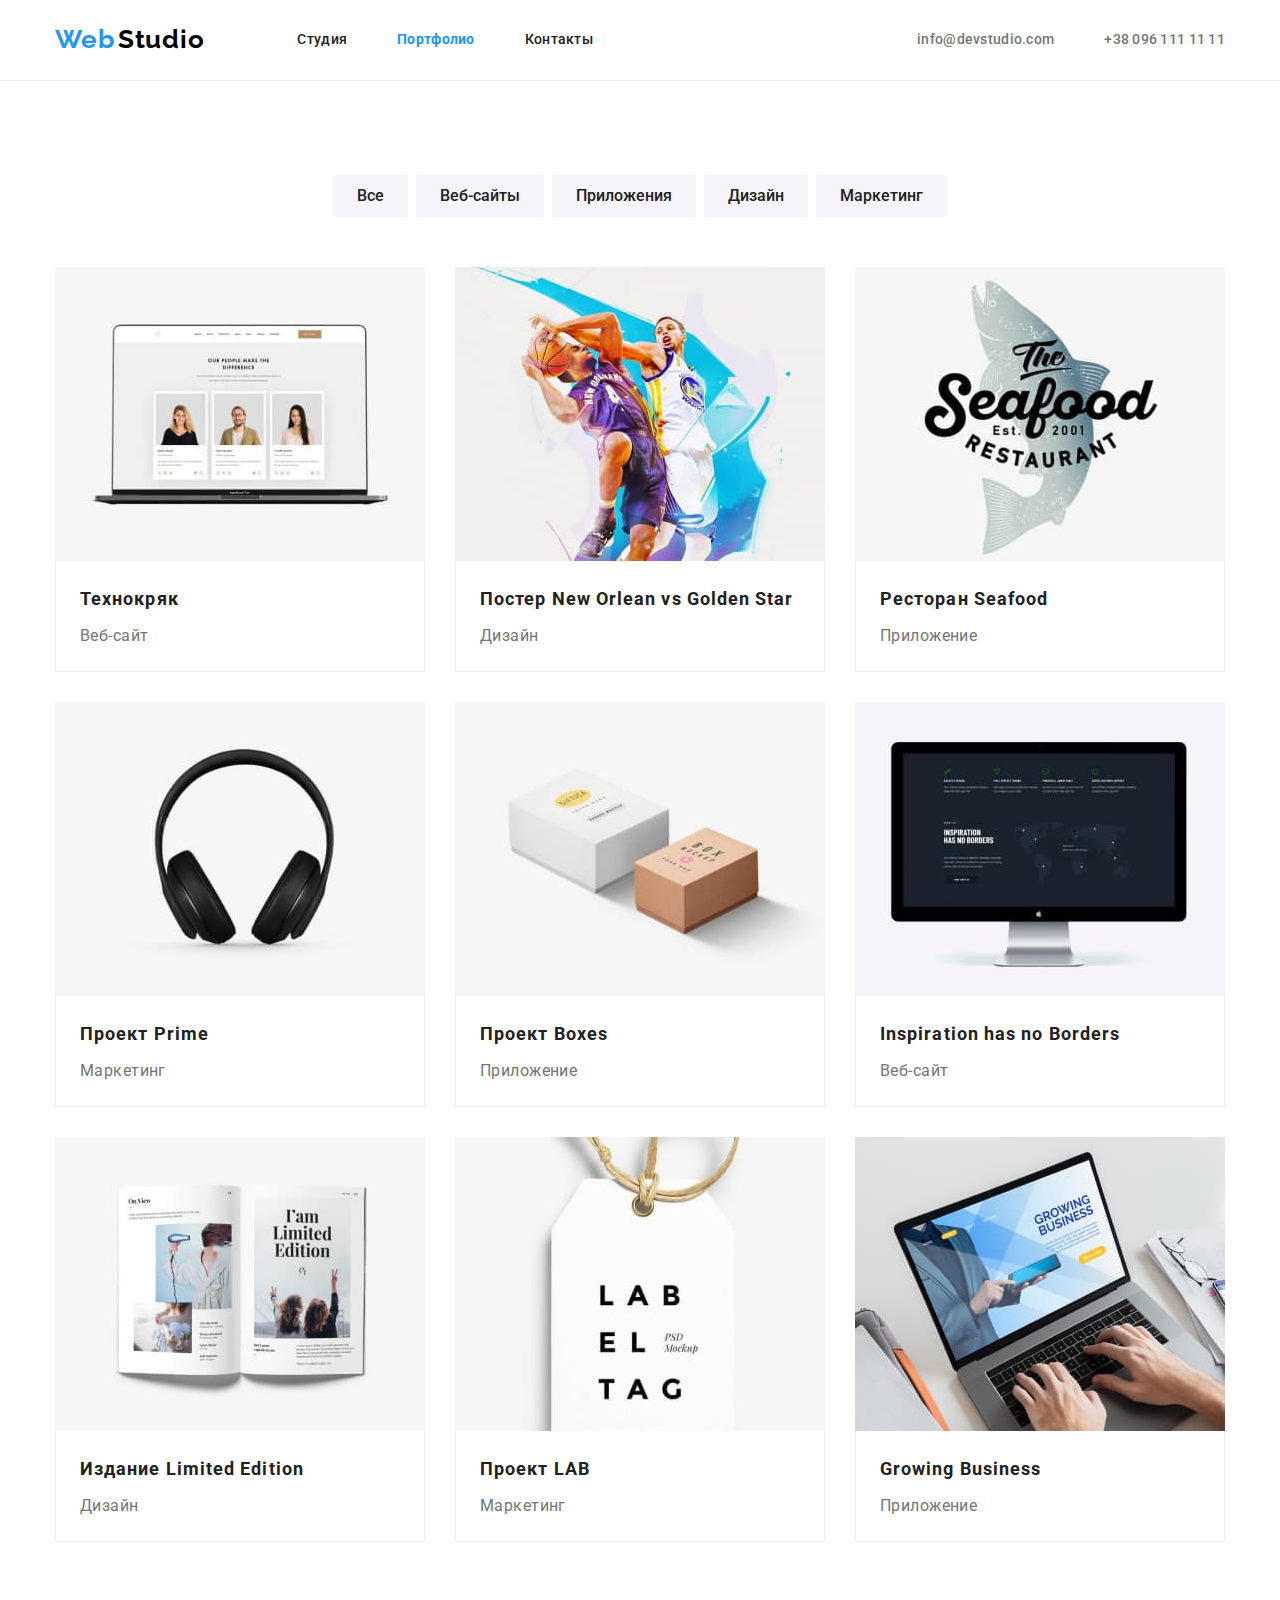
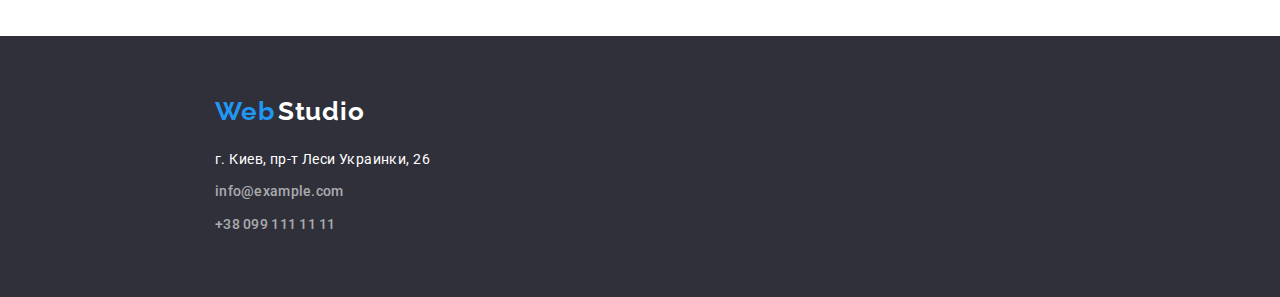
==== commit 1911ad68: "cont'a'iner for porgfolio" ====
--- a/portfolio.html
+++ b/portfolio.html
@@ -15,7 +15,7 @@
 <body>
     <!-- Шапка сайта -->
     <header>
-        <div class="conteiner header">
+        <div class="container header">
             <!-- Навигация -->
             <nav class="nav">
                 <a class="logo" href="index.html">
@@ -36,7 +36,7 @@
         </div>
     </header>
     <main>
-        <div class="conteiner">
+        <div class="container">
             <!-- Portfolio -->
             <h1 class="hidden">Portfolio</h1>
             <!-- Filters -->
@@ -141,18 +141,18 @@
     </main>
     <!-- Footer -->
     <footer class="footer">
-        <div class="footer conteiner">
+        <div class="container">
             <a class="logo-footer" href="index.html">
                 <span class="logo-first">Web</span>
                 <span class="logo-second">Studio</span>
             </a>
-            <address class="address-list">
-                <ul>
+            <address>
+                <ul class="address-list">
                     <li class="item">
                         <a class="address" href="https://goo.gl/maps/gMFZXmqn6xjPHVWj6">г. Киев, пр-т Леси Украинки, 26</a>
                     </li>
                     <li class="item">
-                        <a class="contacts" href="mailto:nfo@example.com">info@example.com</a> 
+                        <a class="contacts" href="mailto:nfo@example.com">info@example.com</a>
                     </li>
                     <li class="item">
                         <a class="contacts" href="tel:+380991111111">+38 099 111 11 11</a>
--- a/css/styles.css
+++ b/css/styles.css
@@ -105,7 +105,7 @@
 }
 
 /* ============ flex styles ============ */
-.conteiner {
+.container {
   width: 1200px;
   padding-right: 15px;
   padding-left: 15px;
@@ -192,15 +192,25 @@
 }
 
 .team-list .item h3 {
-  margin-top: 30px;
-  margin-bottom: 10px;
-}
-
-.team-list .item {
-  margin-bottom: 30px;
-}
+  padding-top: 30px;
+  padding-bottom: 10px;
+  margin: 0;
+}
+
 .team {
   background-color: var(--bacground-button);
+}
+
+.team p {
+  padding-bottom: 30px;
+}
+
+.team-cards {
+  background: var(--background);
+  box-shadow: 0px 1px 3px rgba(0, 0, 0, 0.12), 0px 1px 1px rgba(0, 0, 0, 0.14),
+    0px 2px 1px rgba(0, 0, 0, 0.2);
+  border-bottom-left-radius: 4px;
+  border-bottom-right-radius: 4px;
 }
 
 /* ========= logo ========================== */
@@ -248,23 +258,25 @@
 }
 
 /* ======= Footer =============================== */
-.footer.conteiner,
-.hero .conteiner {
+.footer .container {
   width: 1600px;
   padding-left: 215px;
   padding-right: 215px;
   margin: 0 auto;
 }
 
+.logo-footer {
+  display: block;
+  padding-top: 60px;
+  padding-bottom: 20px;
+}
+
 .footer {
   background-color: var(--background-footer);
 }
 
 .footer .logo-first {
   color: var(--color-active);
-  display: inline-block;
-  padding-top: 60px;
-  padding-bottom: 20px;
 }
 
 .footer .logo-second,
@@ -276,6 +288,8 @@
 .footer .address {
   font-style: normal;
   color: var(--footer-contacts);
+  font-size: 14px;
+  line-height: 1.71;
 }
 
 /* .footer .contacts:hover,
@@ -330,14 +344,19 @@
 .hero .buttons {
   display: inline-block;
   margin-bottom: 200px;
-
-  background-color: var(--background);
+  padding-top: 10px;
+  padding-bottom: 10px;
+  padding-right: 32px;
+  padding-left: 32px;
+
+  background-color: var(--color-active);
   font-weight: bold;
   line-height: 1.87;
   align-items: center;
   text-align: center;
   letter-spacing: 0.06em;
   min-width: 200px;
+  color: var(--background);
 }
 
 .buttons:hover,
